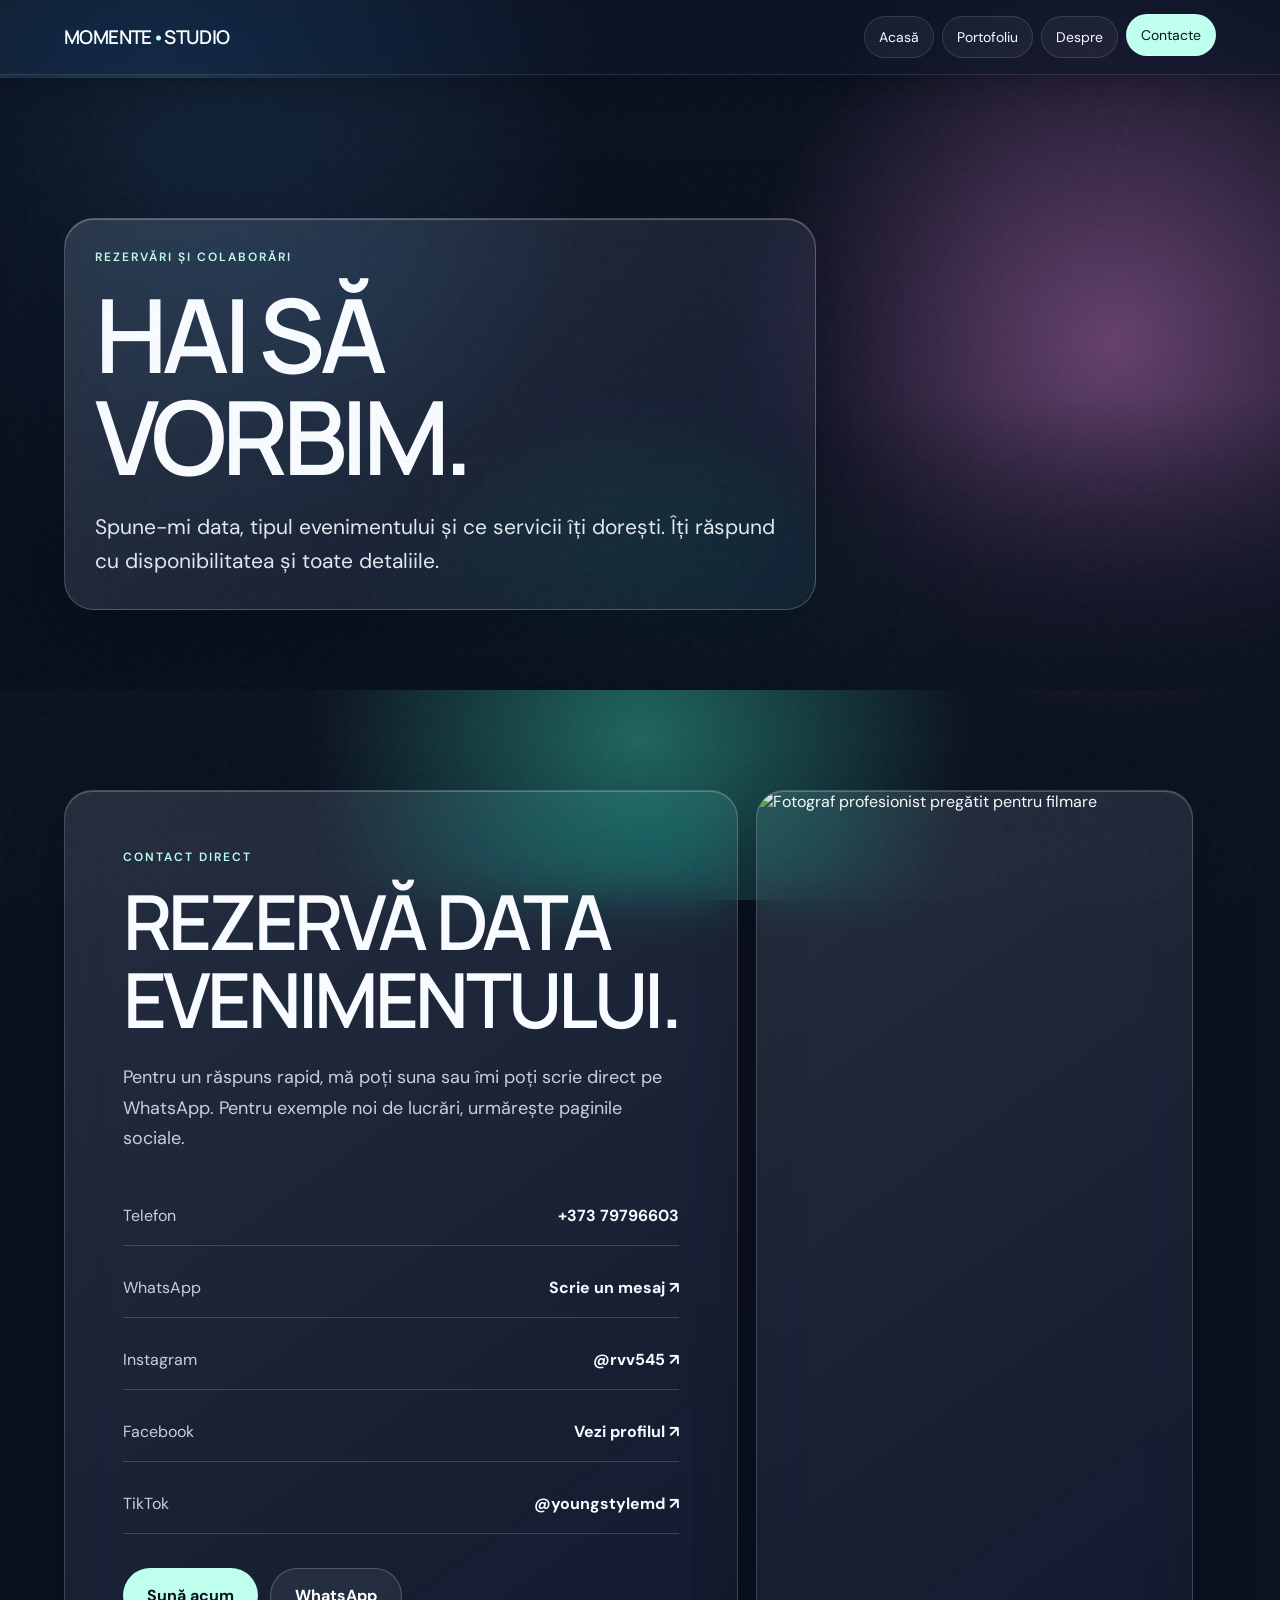
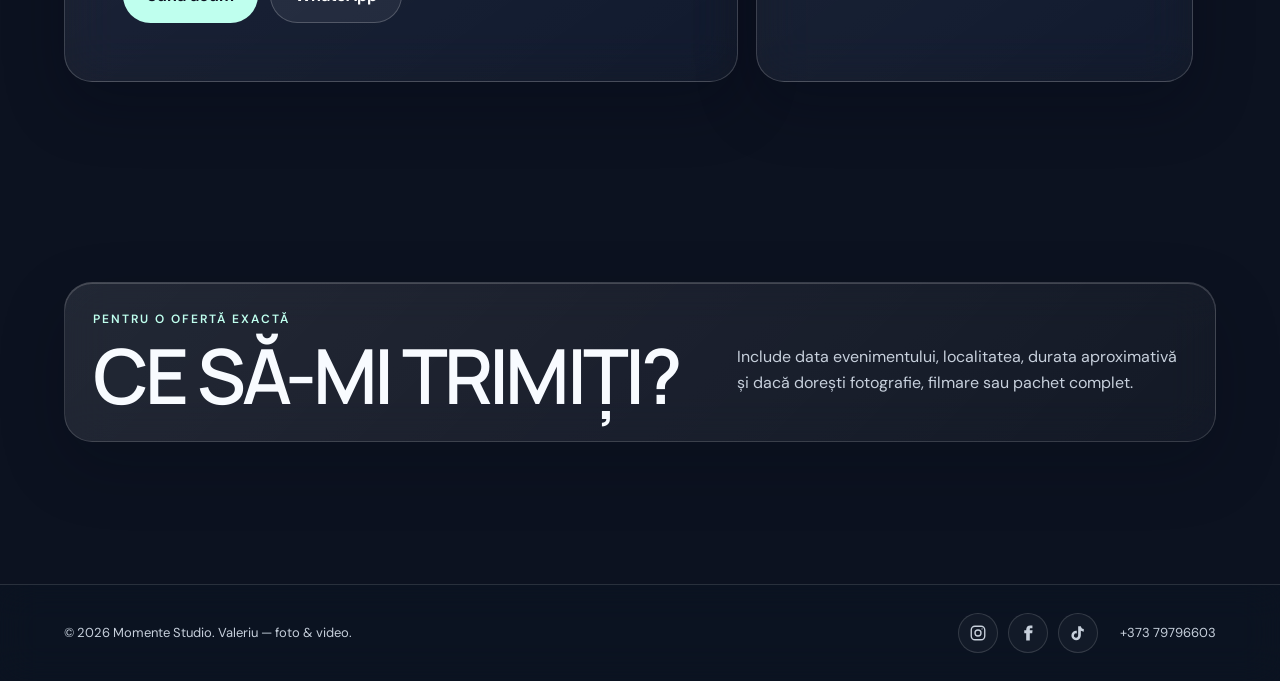
==== contacte.html @ e21ee98a "Adăugare site complet Valeriu" ====
<!doctype html><html lang="ro"><head><meta charset="utf-8"><meta name="viewport" content="width=device-width,initial-scale=1"><meta name="description" content="Contactează Momente Studio pentru servicii profesionale de fotografie, filmare și montaj video."><title>Contacte — Momente Studio</title><link rel="preconnect" href="https://fonts.googleapis.com"><link rel="preconnect" href="https://fonts.gstatic.com" crossorigin><link href="https://fonts.googleapis.com/css2?family=DM+Sans:wght@400;500;600&family=Manrope:wght@500;600;700&display=swap" rel="stylesheet"><link rel="stylesheet" href="site.css"></head><body><div class="grain"></div><header><a class="logo" href="index.html">MOMENTE<span>•</span>STUDIO</a><nav><a href="index.html">Acasă</a><a href="portofoliu.html">Portofoliu</a><a href="despre.html">Despre</a><a class="active" href="contacte.html">Contacte</a></nav></header><main>
<section class="page-hero" style="--hero:url('https://images.unsplash.com/photo-1452780212940-6f5c0d14d848?auto=format&fit=crop&w=2000&q=88')"><div class="hero-card reveal"><div class="eyebrow">Rezervări și colaborări</div><h1>HAI SĂ<br>VORBIM.</h1><p>Spune-mi data, tipul evenimentului și ce servicii îți dorești. Îți răspund cu disponibilitatea și toate detaliile.</p></div></section>
<section><div class="contact-grid"><div class="contact-card glass reveal"><div class="eyebrow">Contact direct</div><h2>REZERVĂ DATA EVENIMENTULUI.</h2><p>Pentru un răspuns rapid, mă poți suna sau îmi poți scrie direct pe WhatsApp. Pentru exemple noi de lucrări, urmărește paginile sociale.</p><div class="contact-list"><a class="contact-item" href="tel:+37379796603"><span>Telefon</span><strong>+373 79796603</strong></a><a class="contact-item" href="https://wa.me/37379796603" target="_blank" rel="noopener"><span>WhatsApp</span><strong>Scrie un mesaj ↗</strong></a><a class="contact-item" href="https://www.instagram.com/rvv545/" target="_blank" rel="noopener noreferrer"><span>Instagram</span><strong>@rvv545 ↗</strong></a><a class="contact-item" href="https://www.facebook.com/profile.php?id=61585835675907&amp;locale=ru_RU" target="_blank" rel="noopener noreferrer"><span>Facebook</span><strong>Vezi profilul ↗</strong></a><a class="contact-item" href="https://www.tiktok.com/@youngstylemd?_r=1&amp;_t=ZS-985MCRtWYth" target="_blank" rel="noopener noreferrer"><span>TikTok</span><strong>@youngstylemd ↗</strong></a></div><div class="contact-actions"><a class="button" href="tel:+37379796603">Sună acum</a><a class="button secondary" href="https://wa.me/37379796603" target="_blank" rel="noopener">WhatsApp</a></div></div><div class="contact-photo glass reveal"><img src="https://images.unsplash.com/photo-1554048612-b6a482bc67e5?auto=format&fit=crop&w=1400&q=88" alt="Fotograf profesionist pregătit pentru filmare"></div></div></section>
<section><div class="section-head reveal"><div><div class="eyebrow">Pentru o ofertă exactă</div><h2>CE SĂ-MI TRIMIȚI?</h2></div><p>Include data evenimentului, localitatea, durata aproximativă și dacă dorești fotografie, filmare sau pachet complet.</p></div></section></main>
<footer><span>© <span class="year"></span> Momente Studio. Valeriu — foto & video.</span><div class="socials"><a class="social-icon" href="https://www.instagram.com/rvv545/" target="_blank" rel="noopener noreferrer" aria-label="Instagram"><svg viewBox="0 0 24 24" fill="none" stroke="currentColor" stroke-width="1.8"><rect x="3" y="3" width="18" height="18" rx="5"/><circle cx="12" cy="12" r="4"/><circle cx="17.4" cy="6.6" r=".8" fill="currentColor" stroke="none"/></svg></a><a class="social-icon" href="https://www.facebook.com/profile.php?id=61585835675907&amp;locale=ru_RU" target="_blank" rel="noopener noreferrer" aria-label="Facebook"><svg viewBox="0 0 24 24" fill="currentColor"><path d="M14.4 8.2V6.7c0-.8.5-1 1-1h2.5V2.1L15 2c-3.3 0-5.4 2-5.4 5.7v.5H7v4h2.6V22h4.8v-9.8h3.2l.5-4h-3.7Z"/></svg></a><a class="social-icon" href="https://www.tiktok.com/@youngstylemd?_r=1&amp;_t=ZS-985MCRtWYth" target="_blank" rel="noopener noreferrer" aria-label="TikTok"><svg viewBox="0 0 24 24" fill="currentColor"><path d="M15.8 3c.4 2.2 1.7 3.5 3.9 3.7v3.5a8.2 8.2 0 0 1-3.9-1.1v6.2a6.3 6.3 0 1 1-5.4-6.2v3.7a2.8 2.8 0 1 0 1.8 2.6V3h3.6Z"/></svg></a><a class="social-phone" href="tel:+37379796603">+373 79796603</a></div></footer><script>document.querySelectorAll('.year').forEach(e=>e.textContent=new Date().getFullYear());const o=new IntersectionObserver(es=>es.forEach(e=>{if(e.isIntersecting){e.target.classList.add('visible');o.unobserve(e.target)}}),{threshold:.12});document.querySelectorAll('.reveal').forEach(e=>o.observe(e));</script></body></html>
---- site.css ----
:root{--bg:#0c1220;--surface:#ffffff12;--text:#f8fbff;--muted:#c7d0dc;--accent:#bfffee;--line:#ffffff2b;--pad:clamp(20px,5vw,76px)}
*{box-sizing:border-box}html{scroll-behavior:smooth}body{margin:0;background:radial-gradient(circle at 12% 18%,#28496c 0,transparent 32%),radial-gradient(circle at 87% 38%,#65406d 0,transparent 30%),radial-gradient(circle at 50% 82%,#1f665f 0,transparent 34%),var(--bg);background-attachment:fixed;color:var(--text);font-family:"DM Sans",sans-serif;overflow-x:hidden}a{color:inherit;text-decoration:none}img{display:block;max-width:100%}.grain{position:fixed;inset:0;pointer-events:none;z-index:20;opacity:.035;background-image:url("data:image/svg+xml,%3Csvg viewBox='0 0 180 180' xmlns='http://www.w3.org/2000/svg'%3E%3Cfilter id='n'%3E%3CfeTurbulence type='fractalNoise' baseFrequency='.8' numOctaves='3' stitchTiles='stitch'/%3E%3C/filter%3E%3Crect width='100%25' height='100%25' filter='url(%23n)' opacity='.7'/%3E%3C/svg%3E")}
header{position:fixed;top:0;z-index:30;width:100%;display:flex;align-items:center;justify-content:space-between;padding:16px var(--pad);background:#1018278c;border-bottom:1px solid #ffffff1c;box-shadow:0 8px 28px #0003;backdrop-filter:blur(24px) saturate(155%)}.logo{font:600 19px Manrope;letter-spacing:-.6px}.logo span{color:var(--accent)}nav{display:flex;align-items:center;gap:8px}nav a{padding:11px 14px;border:1px solid #ffffff20;border-radius:999px;background:#ffffff0c;font-size:14px;transition:.25s}nav a:hover,nav a.active{color:#0c1220;background:var(--accent);transform:translateY(-2px)}
main{padding-top:78px}.page-hero{min-height:68svh;padding:130px var(--pad) 80px;display:flex;align-items:flex-end;position:relative;isolation:isolate;overflow:hidden}.page-hero:before{content:"";position:absolute;inset:0;z-index:-2;background:var(--hero) center/cover}.page-hero:after{content:"";position:absolute;inset:0;z-index:-1;background:linear-gradient(90deg,#08101dd9,transparent 78%),linear-gradient(0deg,var(--bg),transparent 48%)}.hero-card{max-width:920px;padding:30px;border:1px solid #ffffff35;border-radius:30px;background:linear-gradient(135deg,#ffffff22,#ffffff09);box-shadow:0 28px 80px #02081560,inset 0 1px #ffffff44;backdrop-filter:blur(18px) saturate(145%)}.eyebrow{text-transform:uppercase;letter-spacing:2px;color:var(--accent);font-size:12px;font-weight:600}.page-hero h1,.section-title{font:600 clamp(48px,8vw,108px)/1 Manrope;letter-spacing:-.055em;margin:18px 0 22px}.page-hero p{max-width:690px;margin:0;color:#e1e8ef;font-size:clamp(17px,1.8vw,21px);line-height:1.65}
section{padding:100px var(--pad)}.section-head{display:flex;justify-content:space-between;align-items:end;gap:35px;margin-bottom:42px;padding:28px;border:1px solid #ffffff25;border-radius:28px;background:linear-gradient(135deg,#ffffff18,#ffffff08);box-shadow:0 24px 65px #02081535,inset 0 1px #ffffff2e;backdrop-filter:blur(22px)}.section-head h2{font:600 clamp(38px,6vw,76px)/1 Manrope;letter-spacing:-.05em;margin:10px 0 0}.section-head p{max-width:450px;color:var(--muted);line-height:1.65}.glass{border:1px solid #ffffff2d;border-radius:28px;background:linear-gradient(145deg,#ffffff1d,#ffffff09);box-shadow:0 24px 60px #02081545,inset 0 1px #ffffff38;backdrop-filter:blur(24px) saturate(150%)}
.story{display:grid;grid-template-columns:.9fr 1.1fr;gap:18px}.story-copy{padding:clamp(28px,5vw,64px);display:flex;flex-direction:column;justify-content:center}.story-copy h2{font:600 clamp(38px,5vw,68px)/1.03 Manrope;letter-spacing:-.05em;margin:18px 0 25px}.story-copy p{color:var(--muted);font-size:18px;line-height:1.75}.story-media{min-height:620px;overflow:hidden}.story-media img{width:100%;height:100%;object-fit:cover}.stats{display:grid;grid-template-columns:repeat(3,1fr);gap:18px;margin-top:22px}.stat{padding:28px}.stat b{display:block;color:var(--accent);font:700 clamp(38px,5vw,64px)/1 Manrope}.stat span{display:block;margin-top:12px;color:var(--muted)}
.process-grid{display:grid;grid-template-columns:repeat(3,1fr);gap:18px}.process-card{overflow:hidden}.process-card img{width:100%;height:360px;object-fit:cover;filter:saturate(1.05);transition:.6s}.process-card:hover img{transform:scale(1.04)}.process-card div{padding:25px}.process-card small{color:var(--accent);text-transform:uppercase;letter-spacing:1.4px}.process-card h3{font:600 27px Manrope;margin:10px 0}.process-card p{margin:0;color:var(--muted);line-height:1.6}
.portfolio-grid{display:grid;grid-template-columns:repeat(12,1fr);gap:18px}.work{grid-column:span 6;min-height:480px;position:relative;overflow:hidden}.work.wide{grid-column:span 8}.work.small{grid-column:span 4}.work img{width:100%;height:100%;object-fit:cover;transition:.7s;filter:saturate(1.08)}.work:hover img{transform:scale(1.055);filter:saturate(1.22)}.work-info{position:absolute;inset:auto 0 0;padding:80px 28px 26px;background:linear-gradient(transparent,#05080edb)}.work-info h3{font:600 29px Manrope;margin:0 0 5px}.work-info span{color:#d8e0e9}.filters{display:flex;gap:9px;flex-wrap:wrap;margin-bottom:28px}.filter{border:1px solid #ffffff31;background:#ffffff0d;color:#eef6ff;padding:11px 18px;border-radius:999px;cursor:pointer;font:500 14px "DM Sans"}.filter.active,.filter:hover{background:var(--accent);color:#0c1220}.work.hide{display:none}
.contact-grid{display:grid;grid-template-columns:1.05fr .95fr;gap:18px}.contact-card{padding:clamp(28px,5vw,58px)}.contact-card h2{font:600 clamp(42px,6vw,76px)/1.02 Manrope;letter-spacing:-.05em;margin:18px 0 24px}.contact-card>p{color:var(--muted);font-size:18px;line-height:1.7}.contact-list{display:grid;gap:12px;margin-top:32px}.contact-item{display:flex;justify-content:space-between;gap:20px;padding:19px 0;border-bottom:1px solid var(--line)}.contact-item span{color:var(--muted)}.contact-item strong{text-align:right}.contact-actions{display:flex;gap:12px;flex-wrap:wrap;margin-top:34px}.button{display:inline-flex;align-items:center;justify-content:center;padding:16px 24px;border-radius:999px;background:var(--accent);color:#0c1220;font-weight:700;transition:.25s}.button.secondary{color:white;background:#ffffff10;border:1px solid #ffffff35}.button:hover{transform:translateY(-3px);box-shadow:0 14px 35px #9de9ff32}.contact-photo{min-height:650px;overflow:hidden}.contact-photo img{width:100%;height:100%;object-fit:cover}
footer{border-top:1px solid #ffffff20;padding:28px var(--pad);display:flex;justify-content:space-between;align-items:center;color:var(--muted);font-size:13px;background:#0c1422a6;backdrop-filter:blur(18px)}.socials{display:flex;align-items:center;gap:10px}.social-icon{width:40px;height:40px;display:grid;place-items:center;border:1px solid #ffffff24;border-radius:50%;background:#ffffff08;transition:.25s}.social-icon svg{width:18px;height:18px}.social-icon:hover{transform:translateY(-3px);color:var(--accent);border-color:#bfffee70;background:#bfffee10}.social-phone{margin-left:12px}.reveal{opacity:0;transform:translateY(28px);transition:.75s}.reveal.visible{opacity:1;transform:none}
@media(max-width:900px){.story,.contact-grid{grid-template-columns:1fr}.process-grid{grid-template-columns:1fr}.process-card img{height:440px}.portfolio-grid{grid-template-columns:1fr}.work,.work.wide,.work.small{grid-column:auto;min-height:520px}}
@media(max-width:700px){header{padding:12px 14px;flex-wrap:wrap;gap:8px}.logo{width:100%;text-align:center;font-size:15px}nav{width:100%;justify-content:center;gap:4px}nav a{padding:8px 7px;font-size:10px}main{padding-top:105px}.page-hero{padding-top:110px;min-height:72svh}.hero-card{padding:22px}.section-head{display:block;padding:22px}.stats{grid-template-columns:1fr}.story-media{min-height:470px}.process-card img{height:360px}.work,.work.wide,.work.small{min-height:440px}.contact-photo{min-height:470px}footer{flex-direction:column;gap:18px;text-align:center}.socials{flex-wrap:wrap;justify-content:center}.social-phone{width:100%;margin:6px 0 0}}
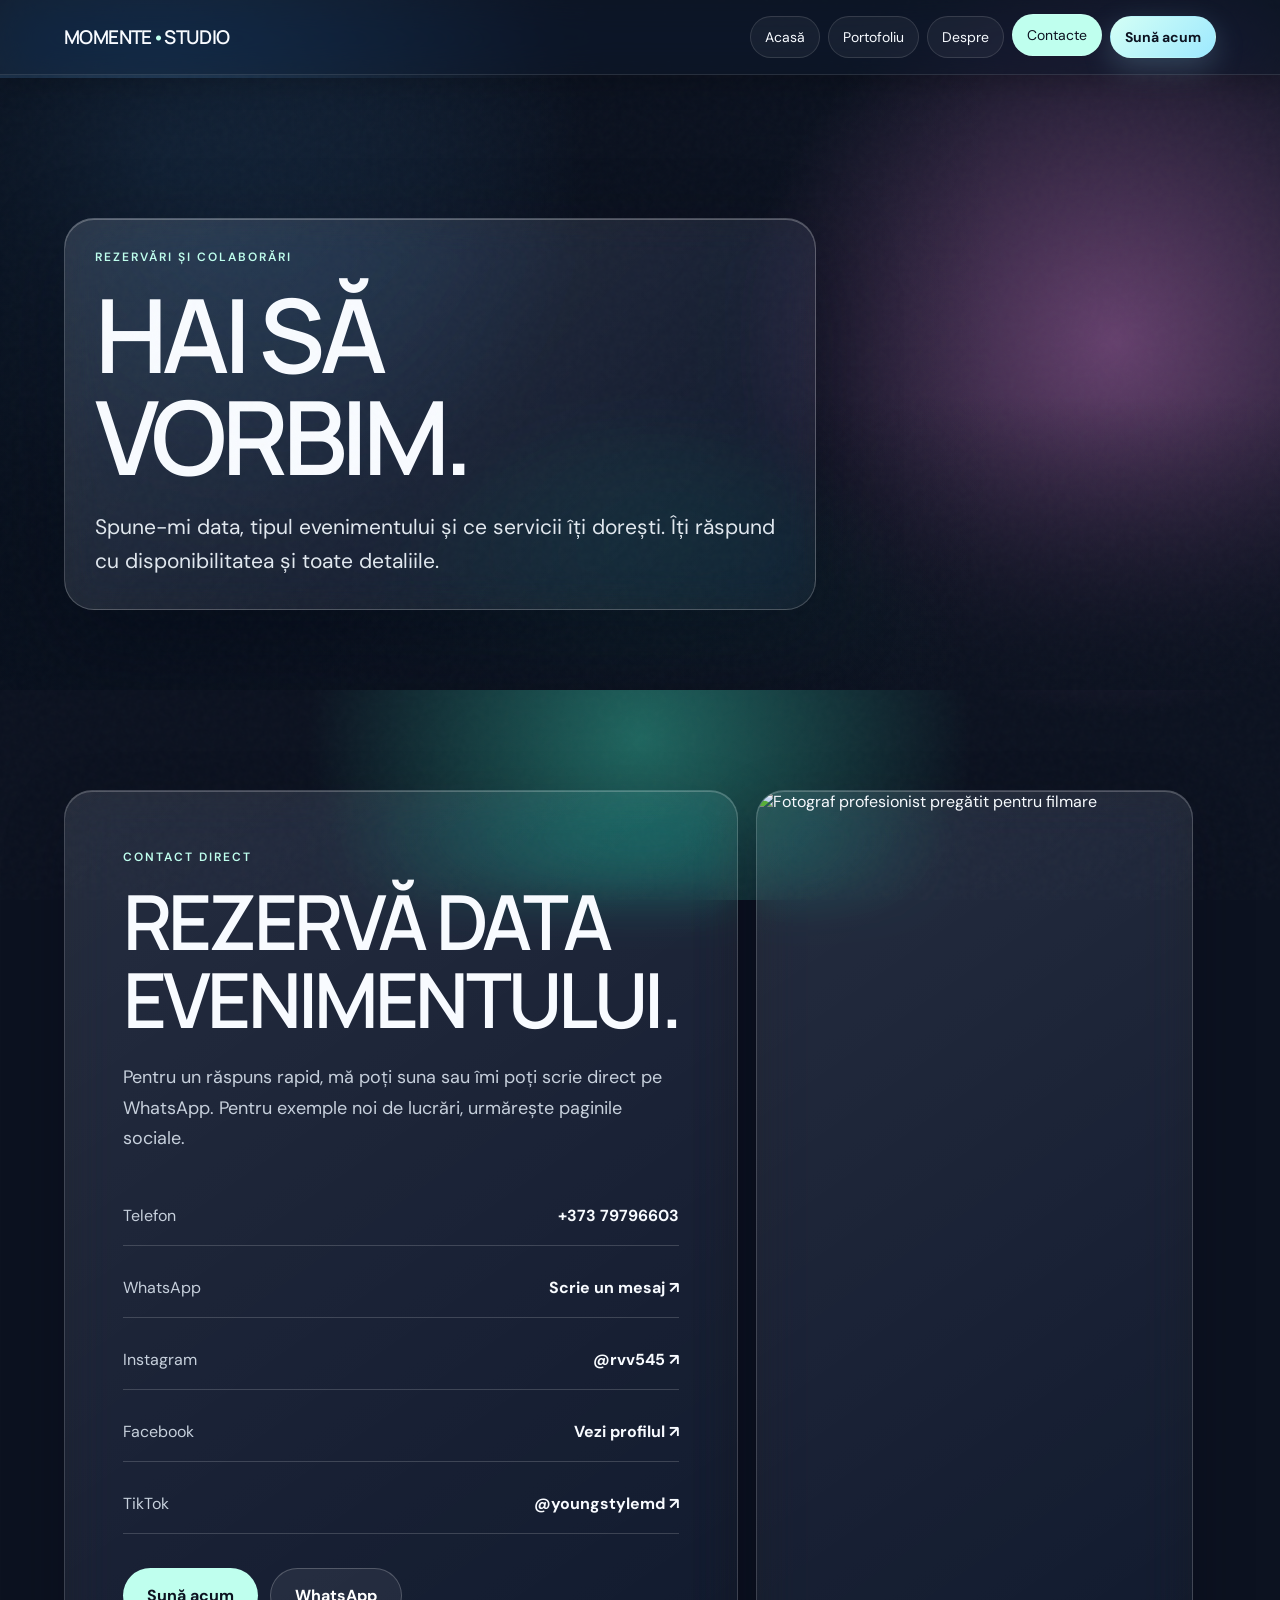
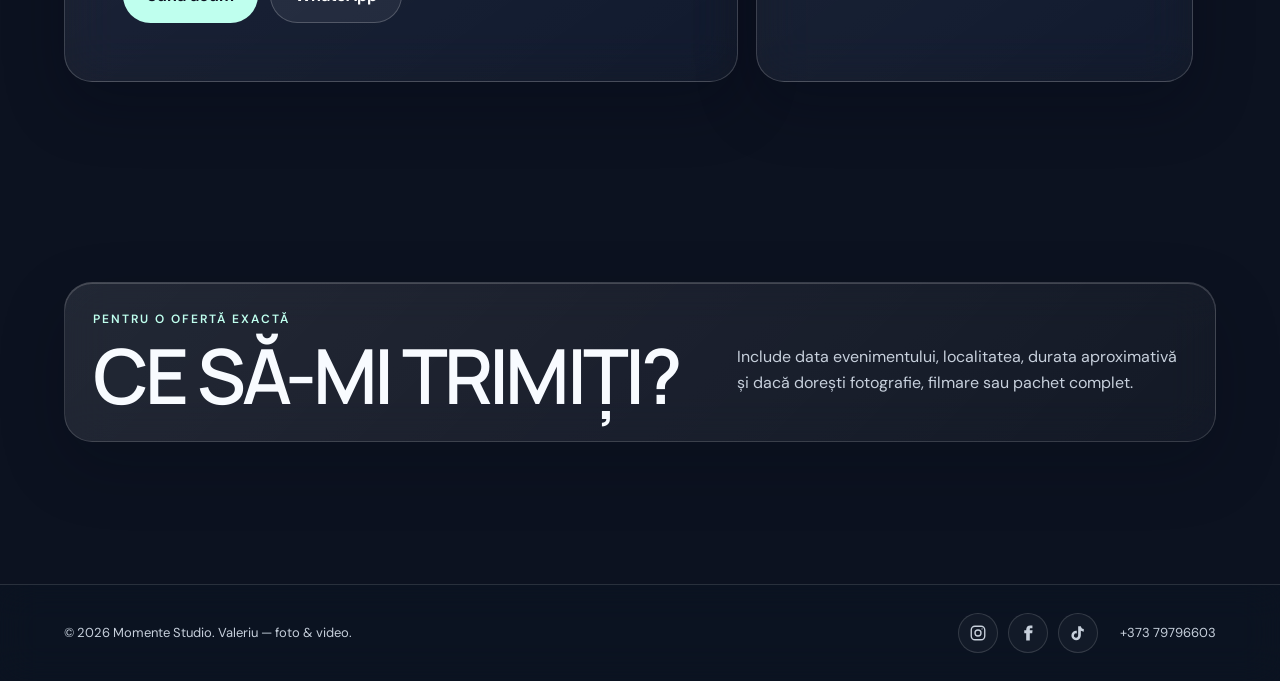
==== commit e7b32f2f: "Actualizare meniu și buton Sună acum" ====
--- a/contacte.html
+++ b/contacte.html
@@ -1,4 +1,4 @@
-<!doctype html><html lang="ro"><head><meta charset="utf-8"><meta name="viewport" content="width=device-width,initial-scale=1"><meta name="description" content="Contactează Momente Studio pentru servicii profesionale de fotografie, filmare și montaj video."><title>Contacte — Momente Studio</title><link rel="preconnect" href="https://fonts.googleapis.com"><link rel="preconnect" href="https://fonts.gstatic.com" crossorigin><link href="https://fonts.googleapis.com/css2?family=DM+Sans:wght@400;500;600&family=Manrope:wght@500;600;700&display=swap" rel="stylesheet"><link rel="stylesheet" href="site.css"></head><body><div class="grain"></div><header><a class="logo" href="index.html">MOMENTE<span>•</span>STUDIO</a><nav><a href="index.html">Acasă</a><a href="portofoliu.html">Portofoliu</a><a href="despre.html">Despre</a><a class="active" href="contacte.html">Contacte</a></nav></header><main>
+<!doctype html><html lang="ro"><head><meta charset="utf-8"><meta name="viewport" content="width=device-width,initial-scale=1"><meta name="description" content="Contactează Momente Studio pentru servicii profesionale de fotografie, filmare și montaj video."><title>Contacte — Momente Studio</title><link rel="preconnect" href="https://fonts.googleapis.com"><link rel="preconnect" href="https://fonts.gstatic.com" crossorigin><link href="https://fonts.googleapis.com/css2?family=DM+Sans:wght@400;500;600&family=Manrope:wght@500;600;700&display=swap" rel="stylesheet"><link rel="stylesheet" href="site.css"></head><body><div class="grain"></div><header><a class="logo" href="./">MOMENTE<span>•</span>STUDIO</a><nav><a href="./">Acasă</a><a href="portofoliu.html">Portofoliu</a><a href="despre.html">Despre</a><a class="active" href="contacte.html">Contacte</a><a class="call" href="tel:+37379796603">Sună acum</a></nav></header><main>
 <section class="page-hero" style="--hero:url('https://images.unsplash.com/photo-1452780212940-6f5c0d14d848?auto=format&fit=crop&w=2000&q=88')"><div class="hero-card reveal"><div class="eyebrow">Rezervări și colaborări</div><h1>HAI SĂ<br>VORBIM.</h1><p>Spune-mi data, tipul evenimentului și ce servicii îți dorești. Îți răspund cu disponibilitatea și toate detaliile.</p></div></section>
 <section><div class="contact-grid"><div class="contact-card glass reveal"><div class="eyebrow">Contact direct</div><h2>REZERVĂ DATA EVENIMENTULUI.</h2><p>Pentru un răspuns rapid, mă poți suna sau îmi poți scrie direct pe WhatsApp. Pentru exemple noi de lucrări, urmărește paginile sociale.</p><div class="contact-list"><a class="contact-item" href="tel:+37379796603"><span>Telefon</span><strong>+373 79796603</strong></a><a class="contact-item" href="https://wa.me/37379796603" target="_blank" rel="noopener"><span>WhatsApp</span><strong>Scrie un mesaj ↗</strong></a><a class="contact-item" href="https://www.instagram.com/rvv545/" target="_blank" rel="noopener noreferrer"><span>Instagram</span><strong>@rvv545 ↗</strong></a><a class="contact-item" href="https://www.facebook.com/profile.php?id=61585835675907&amp;locale=ru_RU" target="_blank" rel="noopener noreferrer"><span>Facebook</span><strong>Vezi profilul ↗</strong></a><a class="contact-item" href="https://www.tiktok.com/@youngstylemd?_r=1&amp;_t=ZS-985MCRtWYth" target="_blank" rel="noopener noreferrer"><span>TikTok</span><strong>@youngstylemd ↗</strong></a></div><div class="contact-actions"><a class="button" href="tel:+37379796603">Sună acum</a><a class="button secondary" href="https://wa.me/37379796603" target="_blank" rel="noopener">WhatsApp</a></div></div><div class="contact-photo glass reveal"><img src="https://images.unsplash.com/photo-1554048612-b6a482bc67e5?auto=format&fit=crop&w=1400&q=88" alt="Fotograf profesionist pregătit pentru filmare"></div></div></section>
 <section><div class="section-head reveal"><div><div class="eyebrow">Pentru o ofertă exactă</div><h2>CE SĂ-MI TRIMIȚI?</h2></div><p>Include data evenimentului, localitatea, durata aproximativă și dacă dorești fotografie, filmare sau pachet complet.</p></div></section></main>
--- a/site.css
+++ b/site.css
@@ -1,6 +1,6 @@
 :root{--bg:#0c1220;--surface:#ffffff12;--text:#f8fbff;--muted:#c7d0dc;--accent:#bfffee;--line:#ffffff2b;--pad:clamp(20px,5vw,76px)}
 *{box-sizing:border-box}html{scroll-behavior:smooth}body{margin:0;background:radial-gradient(circle at 12% 18%,#28496c 0,transparent 32%),radial-gradient(circle at 87% 38%,#65406d 0,transparent 30%),radial-gradient(circle at 50% 82%,#1f665f 0,transparent 34%),var(--bg);background-attachment:fixed;color:var(--text);font-family:"DM Sans",sans-serif;overflow-x:hidden}a{color:inherit;text-decoration:none}img{display:block;max-width:100%}.grain{position:fixed;inset:0;pointer-events:none;z-index:20;opacity:.035;background-image:url("data:image/svg+xml,%3Csvg viewBox='0 0 180 180' xmlns='http://www.w3.org/2000/svg'%3E%3Cfilter id='n'%3E%3CfeTurbulence type='fractalNoise' baseFrequency='.8' numOctaves='3' stitchTiles='stitch'/%3E%3C/filter%3E%3Crect width='100%25' height='100%25' filter='url(%23n)' opacity='.7'/%3E%3C/svg%3E")}
-header{position:fixed;top:0;z-index:30;width:100%;display:flex;align-items:center;justify-content:space-between;padding:16px var(--pad);background:#1018278c;border-bottom:1px solid #ffffff1c;box-shadow:0 8px 28px #0003;backdrop-filter:blur(24px) saturate(155%)}.logo{font:600 19px Manrope;letter-spacing:-.6px}.logo span{color:var(--accent)}nav{display:flex;align-items:center;gap:8px}nav a{padding:11px 14px;border:1px solid #ffffff20;border-radius:999px;background:#ffffff0c;font-size:14px;transition:.25s}nav a:hover,nav a.active{color:#0c1220;background:var(--accent);transform:translateY(-2px)}
+header{position:fixed;top:0;z-index:30;width:100%;display:flex;align-items:center;justify-content:space-between;padding:16px var(--pad);background:#1018278c;border-bottom:1px solid #ffffff1c;box-shadow:0 8px 28px #0003;backdrop-filter:blur(24px) saturate(155%)}.logo{font:600 19px Manrope;letter-spacing:-.6px}.logo span{color:var(--accent)}nav{display:flex;align-items:center;gap:8px}nav a{padding:11px 14px;border:1px solid #ffffff20;border-radius:999px;background:#ffffff0c;font-size:14px;transition:.25s}nav a:hover,nav a.active{color:#0c1220;background:var(--accent);transform:translateY(-2px)}nav .call{color:#0c1220;background:linear-gradient(135deg,#d4fff5,#9de9ff);border-color:transparent;font-weight:700;box-shadow:0 10px 30px #9de9ff35}
 main{padding-top:78px}.page-hero{min-height:68svh;padding:130px var(--pad) 80px;display:flex;align-items:flex-end;position:relative;isolation:isolate;overflow:hidden}.page-hero:before{content:"";position:absolute;inset:0;z-index:-2;background:var(--hero) center/cover}.page-hero:after{content:"";position:absolute;inset:0;z-index:-1;background:linear-gradient(90deg,#08101dd9,transparent 78%),linear-gradient(0deg,var(--bg),transparent 48%)}.hero-card{max-width:920px;padding:30px;border:1px solid #ffffff35;border-radius:30px;background:linear-gradient(135deg,#ffffff22,#ffffff09);box-shadow:0 28px 80px #02081560,inset 0 1px #ffffff44;backdrop-filter:blur(18px) saturate(145%)}.eyebrow{text-transform:uppercase;letter-spacing:2px;color:var(--accent);font-size:12px;font-weight:600}.page-hero h1,.section-title{font:600 clamp(48px,8vw,108px)/1 Manrope;letter-spacing:-.055em;margin:18px 0 22px}.page-hero p{max-width:690px;margin:0;color:#e1e8ef;font-size:clamp(17px,1.8vw,21px);line-height:1.65}
 section{padding:100px var(--pad)}.section-head{display:flex;justify-content:space-between;align-items:end;gap:35px;margin-bottom:42px;padding:28px;border:1px solid #ffffff25;border-radius:28px;background:linear-gradient(135deg,#ffffff18,#ffffff08);box-shadow:0 24px 65px #02081535,inset 0 1px #ffffff2e;backdrop-filter:blur(22px)}.section-head h2{font:600 clamp(38px,6vw,76px)/1 Manrope;letter-spacing:-.05em;margin:10px 0 0}.section-head p{max-width:450px;color:var(--muted);line-height:1.65}.glass{border:1px solid #ffffff2d;border-radius:28px;background:linear-gradient(145deg,#ffffff1d,#ffffff09);box-shadow:0 24px 60px #02081545,inset 0 1px #ffffff38;backdrop-filter:blur(24px) saturate(150%)}
 .story{display:grid;grid-template-columns:.9fr 1.1fr;gap:18px}.story-copy{padding:clamp(28px,5vw,64px);display:flex;flex-direction:column;justify-content:center}.story-copy h2{font:600 clamp(38px,5vw,68px)/1.03 Manrope;letter-spacing:-.05em;margin:18px 0 25px}.story-copy p{color:var(--muted);font-size:18px;line-height:1.75}.story-media{min-height:620px;overflow:hidden}.story-media img{width:100%;height:100%;object-fit:cover}.stats{display:grid;grid-template-columns:repeat(3,1fr);gap:18px;margin-top:22px}.stat{padding:28px}.stat b{display:block;color:var(--accent);font:700 clamp(38px,5vw,64px)/1 Manrope}.stat span{display:block;margin-top:12px;color:var(--muted)}
